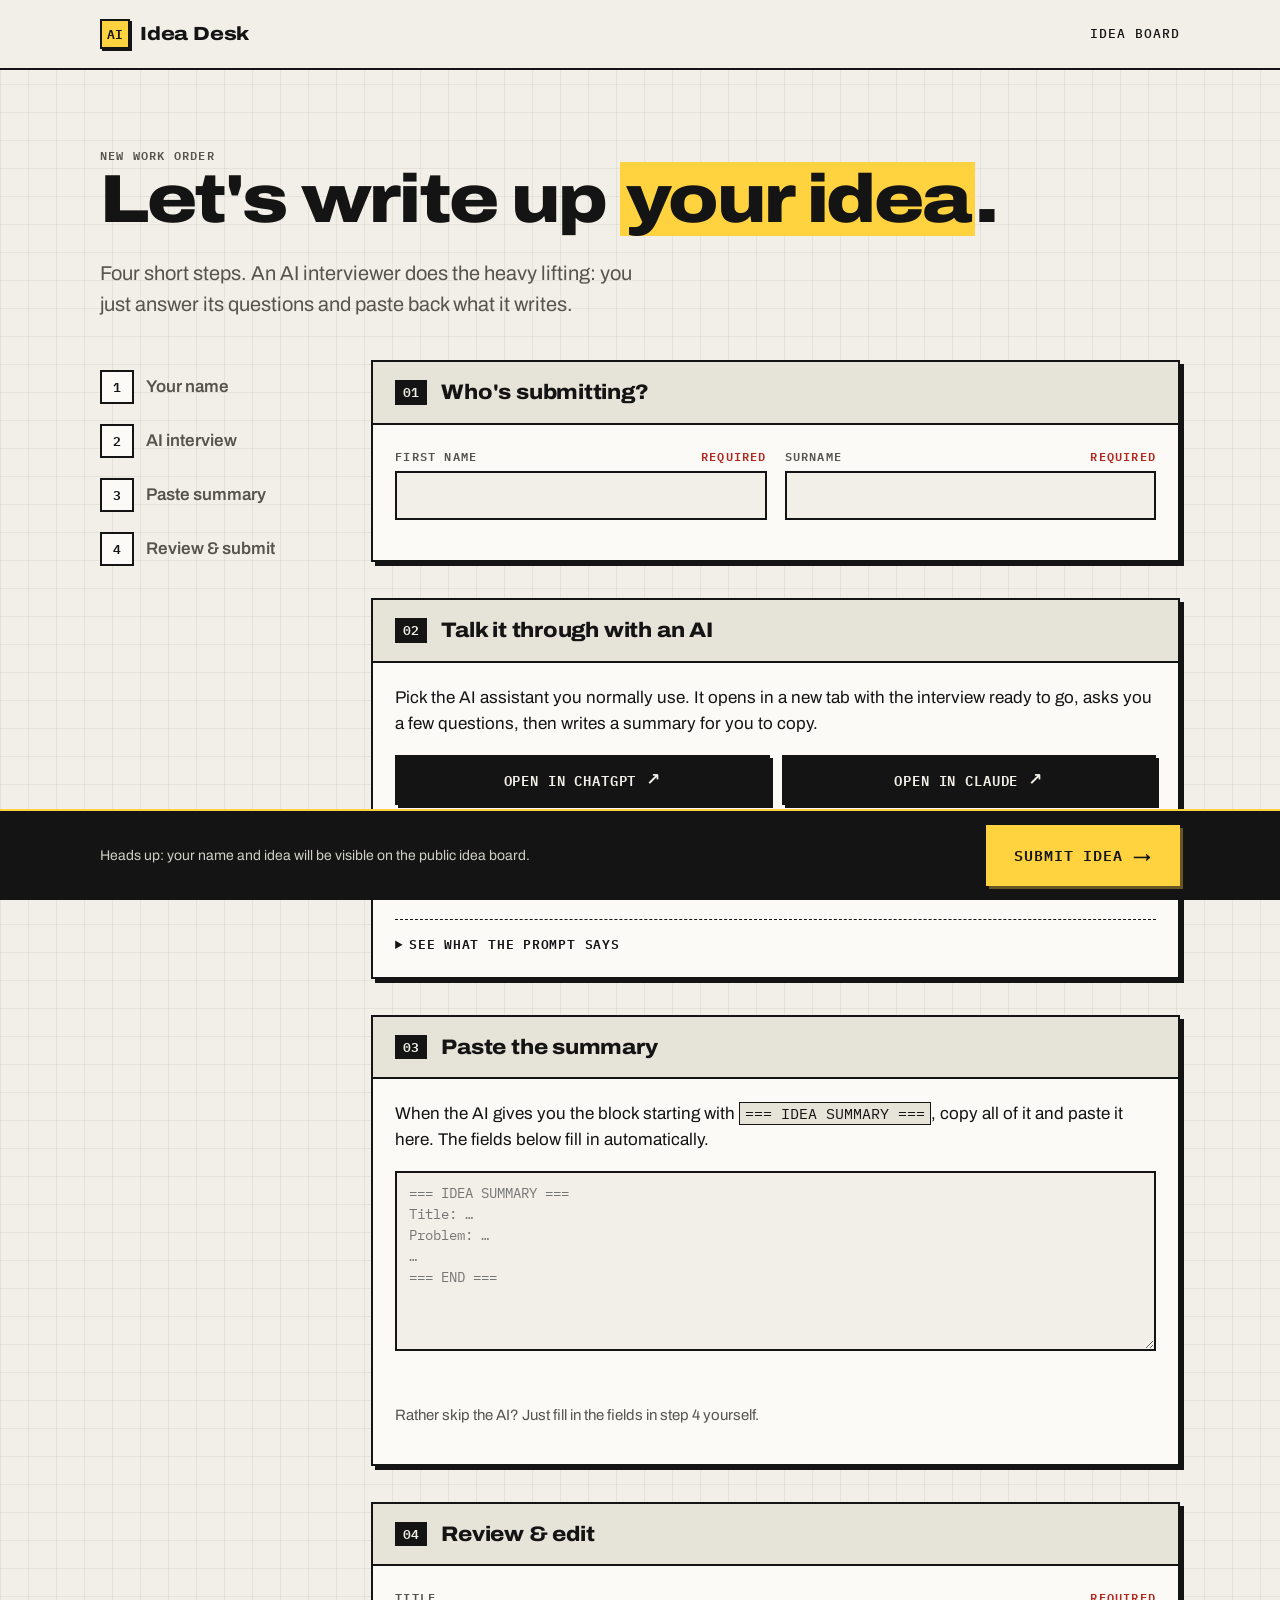
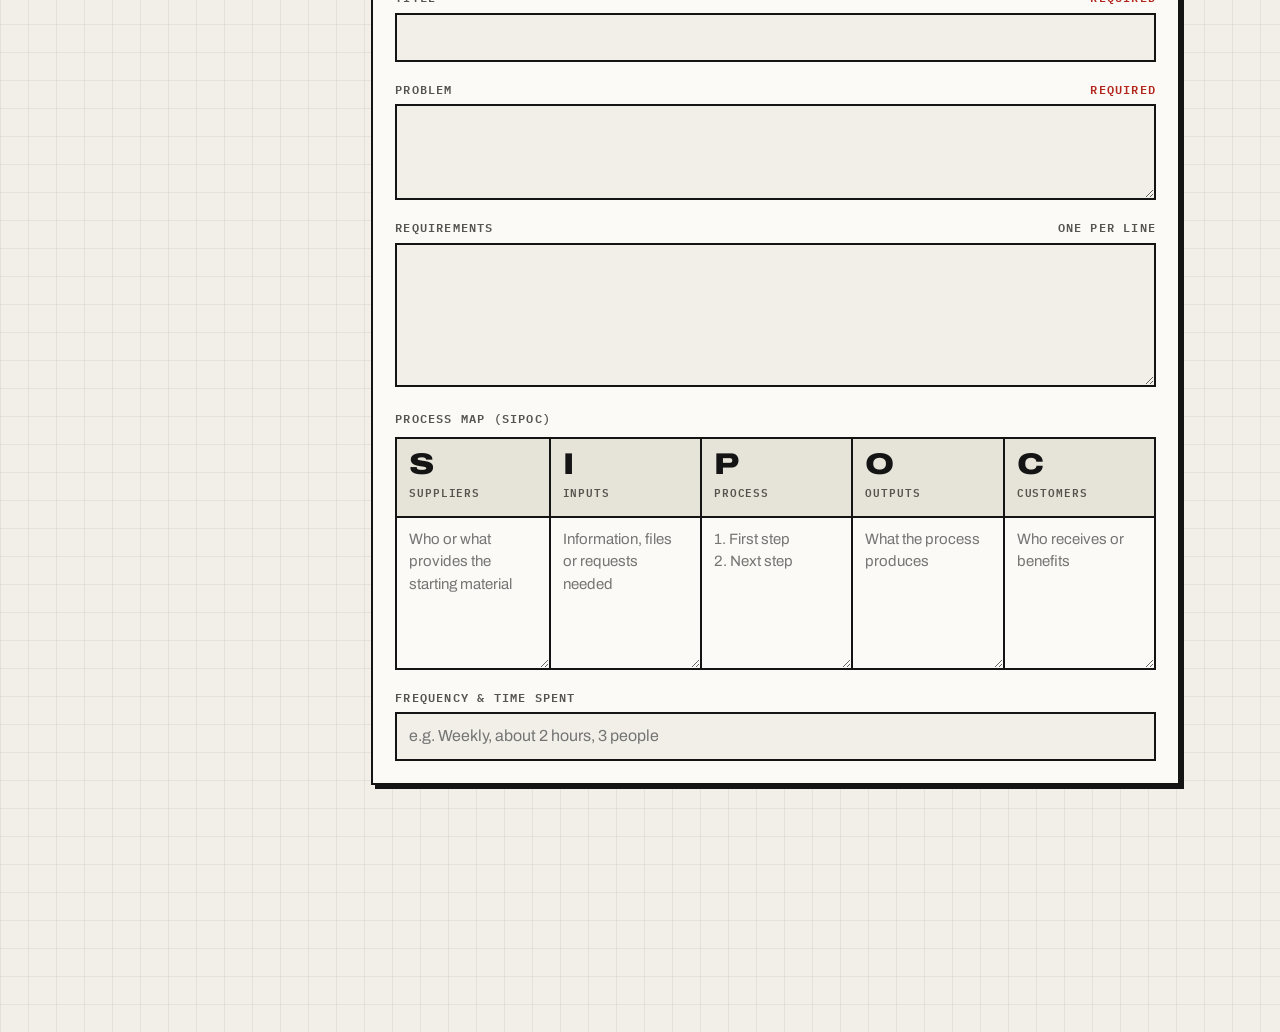
==== submit.html @ 9b240028 "Add site pages and ignore macOS metadata files Co-Authored-By: Claude Opus 5.5 <noreply@anthropic.co" ====
<!doctype html>
<html lang="en">
<head>
  <meta charset="utf-8">
  <meta name="viewport" content="width=device-width, initial-scale=1">
  <title>Submit an Idea</title>
  <meta name="description" content="Describe your automation idea with an AI interviewer and submit it.">
  <link rel="preconnect" href="https://fonts.googleapis.com">
  <link rel="preconnect" href="https://fonts.gstatic.com" crossorigin>
  <link href="https://fonts.googleapis.com/css2?family=Archivo:wdth,wght@62..125,400..900&family=IBM+Plex+Mono:wght@400;500;600&display=swap" rel="stylesheet">
  <link rel="stylesheet" href="assets/css/style.css">
  <link rel="icon" href="data:image/svg+xml,<svg xmlns='http://www.w3.org/2000/svg' viewBox='0 0 32 32'><rect x='2' y='2' width='28' height='28' fill='%23ffd23f' stroke='%23141414' stroke-width='3'/><text x='16' y='22' font-family='monospace' font-size='15' font-weight='700' text-anchor='middle' fill='%23141414'>AI</text></svg>">
</head>
<body>
  <header class="site-header">
    <div class="wrap">
      <a class="brand" href="./"><span class="brand-mark" aria-hidden="true">AI</span>Idea Desk</a>
      <nav class="nav" aria-label="Main">
        <a class="nav-text" href="./#board">Idea board</a>
      </nav>
    </div>
  </header>

  <main>
    <section class="page-head">
      <div class="wrap">
        <span class="label">New work order</span>
        <h1 class="display">Let's write up <mark>your idea</mark>.</h1>
        <p class="lede">Four short steps. An AI interviewer does the heavy lifting: you just answer its questions and paste back what it writes.</p>
      </div>
    </section>

    <form class="wrap steps-layout" id="idea-form" novalidate>
      <ol class="step-rail" aria-label="Progress">
        <li data-rail="1"><span class="num"><span>1</span></span>Your name</li>
        <li data-rail="2"><span class="num"><span>2</span></span>AI interview</li>
        <li data-rail="3"><span class="num"><span>3</span></span>Paste summary</li>
        <li data-rail="4"><span class="num"><span>4</span></span>Review &amp; submit</li>
      </ol>

      <div>
        <!-- Step 1 -->
        <section class="step" id="step-1" aria-labelledby="s1-title">
          <div class="step-head"><span class="num">01</span><h2 id="s1-title">Who's submitting?</h2></div>
          <div class="step-body">
            <div class="grid-2">
              <div class="field">
                <label class="label" for="firstName">First name <span class="req">Required</span></label>
                <input type="text" id="firstName" name="firstName" autocomplete="given-name" required>
              </div>
              <div class="field">
                <label class="label" for="surname">Surname <span class="req">Required</span></label>
                <input type="text" id="surname" name="surname" autocomplete="family-name" required>
              </div>
            </div>
            <div class="honeypot" aria-hidden="true">
              <label for="website">Leave this empty</label>
              <input type="text" id="website" name="website" tabindex="-1" autocomplete="off">
            </div>
          </div>
        </section>

        <!-- Step 2 -->
        <section class="step" id="step-2" aria-labelledby="s2-title">
          <div class="step-head"><span class="num">02</span><h2 id="s2-title">Talk it through with an AI</h2></div>
          <div class="step-body">
            <p>Pick the AI assistant you normally use. It opens in a new tab with the interview ready to go, asks you a few questions, then writes a summary for you to copy.</p>
            <div class="ai-buttons" id="ai-buttons">
              <a class="btn btn--ink" id="open-chatgpt" href="#" target="_blank" rel="noopener">Open in ChatGPT <span class="arrow" aria-hidden="true">↗</span></a>
              <a class="btn btn--ink" id="open-claude" href="#" target="_blank" rel="noopener">Open in Claude <span class="arrow" aria-hidden="true">↗</span></a>
            </div>
            <div class="copy-flow">
              <div><button type="button" class="btn btn--plain" id="copy-prompt">Copy interview prompt</button></div>
              <div class="links hint">
                <span>Using something else? Copy the prompt, then paste it into</span>
                <a href="https://gemini.google.com/app" target="_blank" rel="noopener">Gemini ↗</a>
                <a href="https://copilot.microsoft.com/" target="_blank" rel="noopener">Copilot ↗</a>
                <span>or any other assistant.</span>
              </div>
            </div>
            <details class="prompt-peek">
              <summary>See what the prompt says</summary>
              <pre id="prompt-text"></pre>
            </details>
          </div>
        </section>

        <!-- Step 3 -->
        <section class="step" id="step-3" aria-labelledby="s3-title">
          <div class="step-head"><span class="num">03</span><h2 id="s3-title">Paste the summary</h2></div>
          <div class="step-body paste-box">
            <p>When the AI gives you the block starting with <code>=== IDEA SUMMARY ===</code>, copy all of it and paste it here. The fields below fill in automatically.</p>
            <label class="visually-hidden" for="paste">Paste the AI summary</label>
            <textarea id="paste" placeholder="=== IDEA SUMMARY ===&#10;Title: …&#10;Problem: …&#10;…&#10;=== END ==="></textarea>
            <p class="parse-status" id="parse-status" role="status" aria-live="polite"></p>
            <p class="hint">Rather skip the AI? Just fill in the fields in step 4 yourself.</p>
          </div>
        </section>

        <!-- Step 4 -->
        <section class="step" id="step-4" aria-labelledby="s4-title">
          <div class="step-head"><span class="num">04</span><h2 id="s4-title">Review &amp; edit</h2></div>
          <div class="step-body">
            <div class="field">
              <label class="label" for="title">Title <span class="req">Required</span></label>
              <input type="text" id="title" name="title" maxlength="120" required>
            </div>
            <div class="field">
              <label class="label" for="problem">Problem <span class="req">Required</span></label>
              <textarea id="problem" name="problem" required></textarea>
            </div>
            <div class="field">
              <label class="label" for="requirements">Requirements <span>One per line</span></label>
              <textarea id="requirements" name="requirements" rows="5"></textarea>
            </div>

            <span class="label">Process map (SIPOC)</span>
            <div class="sipoc">
              <div class="sipoc-col">
                <header><b>S</b><small><label for="suppliers">Suppliers</label></small></header>
                <textarea id="suppliers" name="suppliers" placeholder="Who or what provides the starting material"></textarea>
              </div>
              <div class="sipoc-col">
                <header><b>I</b><small><label for="inputs">Inputs</label></small></header>
                <textarea id="inputs" name="inputs" placeholder="Information, files or requests needed"></textarea>
              </div>
              <div class="sipoc-col">
                <header><b>P</b><small><label for="process">Process</label></small></header>
                <textarea id="process" name="process" placeholder="1. First step&#10;2. Next step"></textarea>
              </div>
              <div class="sipoc-col">
                <header><b>O</b><small><label for="outputs">Outputs</label></small></header>
                <textarea id="outputs" name="outputs" placeholder="What the process produces"></textarea>
              </div>
              <div class="sipoc-col">
                <header><b>C</b><small><label for="customers">Customers</label></small></header>
                <textarea id="customers" name="customers" placeholder="Who receives or benefits"></textarea>
              </div>
            </div>

            <div class="field">
              <label class="label" for="frequency">Frequency &amp; time spent</label>
              <input type="text" id="frequency" name="frequency" placeholder="e.g. Weekly, about 2 hours, 3 people">
            </div>
          </div>
        </section>
      </div>
    </form>
  </main>

  <div class="submit-bar">
    <div class="wrap">
      <p id="submit-note">Heads up: your name and idea will be visible on the public idea board.</p>
      <button type="submit" form="idea-form" class="btn btn--lg" id="submit-btn">Submit idea <span class="arrow" aria-hidden="true">→</span></button>
    </div>
  </div>

  <script type="module" src="assets/js/submit.js"></script>
</body>
</html>
---- assets/css/style.css ----
/* ==========================================================
   Idea Desk — "work order" look: paper grid, ink rules,
   safety-yellow signal, monospace labels, hard offset shadows.
   ========================================================== */

:root {
  --paper: #f1efe7;
  --paper-2: #e6e3d8;
  --card: #fbfaf6;
  --ink: #141414;
  --ink-2: #55544e;
  --rule: #141414;
  --grid: rgba(20, 20, 20, 0.06);
  --signal: #ffd23f;
  --on-signal: #141414;
  --link: #2340f5;

  --st-new: #2340f5;
  --st-review: #a35d00;
  --st-progress: #6b3fd6;
  --st-done: #0b7a43;
  --st-declined: #b3261e;
  --st-pending: #55544e;

  --shadow: 4px 4px 0 var(--rule);
  --shadow-sm: 3px 3px 0 var(--rule);

  --font-display: "Archivo", system-ui, sans-serif;
  --font-mono: "IBM Plex Mono", ui-monospace, monospace;

  --gutter: clamp(16px, 4vw, 40px);
  --max: 1160px;

  color-scheme: light;
}

@media (prefers-color-scheme: dark) {
  :root:not([data-theme="light"]) {
    --paper: #121310;
    --paper-2: #1c1d19;
    --card: #191a16;
    --ink: #eeece3;
    --ink-2: #a9a79d;
    --rule: #eeece3;
    --grid: rgba(238, 236, 227, 0.05);
    --link: #8e9bff;
    --st-new: #8e9bff;
    --st-review: #f0a63a;
    --st-progress: #b69bff;
    --st-done: #4fd08a;
    --st-declined: #ff7a70;
    --st-pending: #a9a79d;
    color-scheme: dark;
  }
}

/* ---------- Base ---------- */

*, *::before, *::after { box-sizing: border-box; }

html { -webkit-text-size-adjust: 100%; }

body {
  margin: 0;
  background-color: var(--paper);
  background-image:
    linear-gradient(var(--grid) 1px, transparent 1px),
    linear-gradient(90deg, var(--grid) 1px, transparent 1px);
  background-size: 28px 28px;
  color: var(--ink);
  font-family: var(--font-display);
  font-size: 17px;
  line-height: 1.55;
  font-variation-settings: "wdth" 100;
  overflow-x: hidden;
}

a { color: var(--link); text-underline-offset: 3px; text-decoration-thickness: 2px; }
a:hover { text-decoration-color: var(--signal); }

:focus-visible { outline: 3px solid var(--link); outline-offset: 3px; }

img { max-width: 100%; display: block; }

.wrap { width: 100%; max-width: var(--max); margin: 0 auto; padding: 0 var(--gutter); }

.visually-hidden {
  position: absolute !important; width: 1px; height: 1px; overflow: hidden;
  clip: rect(0 0 0 0); white-space: nowrap;
}

.label {
  font-family: var(--font-mono);
  font-size: 12px;
  font-weight: 600;
  letter-spacing: 0.1em;
  text-transform: uppercase;
  color: var(--ink-2);
}

.hazard {
  height: 12px;
  background: repeating-linear-gradient(-45deg, var(--signal) 0 12px, #141414 12px 24px);
  border-block: 2px solid #141414;
}

/* ---------- Header ---------- */

.site-header { border-bottom: 2px solid var(--rule); background: var(--paper); position: relative; z-index: 2; }
.site-header .wrap { display: flex; align-items: center; justify-content: space-between; gap: 16px; min-height: 68px; }

.brand {
  display: inline-flex; align-items: center; gap: 10px;
  color: var(--ink); text-decoration: none;
  font-weight: 800; font-size: 19px; letter-spacing: -0.01em;
  font-variation-settings: "wdth" 118;
}
.brand-mark {
  width: 30px; height: 30px; border: 2px solid var(--rule); background: var(--signal);
  display: grid; place-items: center; box-shadow: 2px 2px 0 var(--rule);
  font-family: var(--font-mono); font-size: 13px; font-weight: 600; color: var(--on-signal);
}

.nav { display: flex; align-items: center; gap: 20px; }
.nav a:not(.btn) { color: var(--ink); text-decoration: none; font-family: var(--font-mono); font-size: 13px; font-weight: 500; text-transform: uppercase; letter-spacing: 0.08em; }
.nav a:not(.btn):hover { text-decoration: underline; text-decoration-color: var(--signal); text-decoration-thickness: 3px; }

/* ---------- Buttons ---------- */

.btn {
  display: inline-flex; align-items: center; justify-content: center; gap: 10px;
  padding: 12px 20px;
  border: 2px solid var(--rule);
  background: var(--signal);
  color: var(--on-signal);
  font-family: var(--font-mono); font-size: 14px; font-weight: 600;
  letter-spacing: 0.06em; text-transform: uppercase; text-decoration: none;
  box-shadow: var(--shadow-sm);
  cursor: pointer;
  transition: transform 0.08s ease, box-shadow 0.08s ease;
}
.btn:hover { transform: translate(-1px, -1px); box-shadow: 4px 4px 0 var(--rule); text-decoration: none; }
.btn:active { transform: translate(3px, 3px); box-shadow: 0 0 0 var(--rule); }
.btn[disabled] { opacity: 0.55; cursor: not-allowed; transform: none; box-shadow: var(--shadow-sm); }

.btn--plain { background: var(--card); color: var(--ink); }
.btn--ink { background: var(--ink); color: var(--paper); }
.btn--sm { padding: 8px 14px; font-size: 12px; }
.btn--lg { padding: 16px 26px; font-size: 15px; }

.btn .arrow { font-family: var(--font-display); font-size: 1.2em; line-height: 1; }

/* ---------- Hero ---------- */

.hero { padding: clamp(48px, 9vw, 104px) 0 clamp(40px, 7vw, 80px); }
.hero .wrap { display: grid; grid-template-columns: 1.35fr 1fr; gap: clamp(32px, 6vw, 72px); align-items: end; }

.kicker {
  display: inline-flex; align-items: center; gap: 10px; margin-bottom: 22px;
  padding: 6px 12px; border: 2px solid var(--rule); background: var(--card);
  font-family: var(--font-mono); font-size: 12px; font-weight: 600; letter-spacing: 0.1em; text-transform: uppercase;
}
.kicker::before { content: ""; width: 9px; height: 9px; background: var(--st-done); border-radius: 50%; }

.display {
  margin: 0;
  font-weight: 850;
  font-size: clamp(40px, 7.2vw, 84px);
  line-height: 0.94;
  letter-spacing: -0.035em;
  font-variation-settings: "wdth" 116;
}
.display mark {
  background: var(--signal); color: var(--on-signal);
  padding: 0 0.08em; -webkit-box-decoration-break: clone; box-decoration-break: clone;
}

.lede { max-width: 560px; margin: 26px 0 32px; font-size: clamp(17px, 1.7vw, 20px); color: var(--ink-2); }
.lede strong { color: var(--ink); }

.hero-actions { display: flex; flex-wrap: wrap; gap: 14px; align-items: center; }

/* Work-order card in the hero */
.ticket {
  background: var(--card);
  border: 2px solid var(--rule);
  box-shadow: var(--shadow);
  position: relative;
}
.ticket-head {
  display: flex; justify-content: space-between; align-items: center;
  padding: 12px 18px; border-bottom: 2px dashed var(--rule);
}
.ticket-steps { list-style: none; margin: 0; padding: 6px 18px 10px; counter-reset: step; }
.ticket-steps li {
  counter-increment: step;
  display: grid; grid-template-columns: 44px 1fr; gap: 12px; align-items: start;
  padding: 14px 0; border-bottom: 1px solid var(--grid);
}
.ticket-steps li:last-child { border-bottom: 0; }
.ticket-steps li::before {
  content: counter(step, decimal-leading-zero);
  font-family: var(--font-mono); font-weight: 600; font-size: 13px;
  border: 2px solid var(--rule); padding: 3px 0; text-align: center; background: var(--paper);
}
.ticket-steps b { display: block; font-size: 17px; font-variation-settings: "wdth" 110; }
.ticket-steps span { color: var(--ink-2); font-size: 15px; }

/* ---------- Contact strip ---------- */

.contact { padding: 0 0 clamp(48px, 8vw, 88px); }
.contact-card {
  display: grid; grid-template-columns: auto 1fr auto; gap: 24px; align-items: center;
  padding: 22px 26px;
  background: var(--signal); color: var(--on-signal);
  border: 2px solid #141414; box-shadow: 6px 6px 0 #141414;
}
.contact-card img { width: 64px; height: 64px; border: 2px solid #141414; background: var(--paper-2); }
.contact-card h2 { margin: 0 0 4px; font-size: 22px; font-weight: 800; letter-spacing: -0.01em; font-variation-settings: "wdth" 112; }
.contact-card p { margin: 0; font-size: 16px; }
.contact-card .btn { background: #141414; color: #f1efe7; border-color: #141414; box-shadow: 3px 3px 0 rgba(20,20,20,0.35); }

/* ---------- Section heads ---------- */

.section { padding: clamp(40px, 7vw, 72px) 0 clamp(56px, 9vw, 104px); }
.section-head { display: flex; flex-wrap: wrap; align-items: end; justify-content: space-between; gap: 18px 24px; margin-bottom: 22px; }
.section-head h2 {
  margin: 6px 0 0; font-size: clamp(30px, 4.4vw, 46px); font-weight: 850; line-height: 1;
  letter-spacing: -0.03em; font-variation-settings: "wdth" 114;
}

/* ---------- Board controls ---------- */

.controls { display: flex; flex-wrap: wrap; gap: 10px; align-items: center; }

.field-inline {
  display: flex; align-items: center; gap: 8px;
  border: 2px solid var(--rule); background: var(--card); padding: 0 12px; min-height: 44px;
}
.field-inline input { border: 0; background: transparent; color: var(--ink); font: inherit; font-size: 15px; width: 200px; min-height: 40px; outline: none; }
.field-inline:focus-within { outline: 3px solid var(--link); outline-offset: 2px; }

.toggle { display: inline-flex; border: 2px solid var(--rule); background: var(--card); }
.toggle button {
  border: 0; background: transparent; color: var(--ink); cursor: pointer;
  font-family: var(--font-mono); font-size: 12px; font-weight: 600; letter-spacing: 0.08em; text-transform: uppercase;
  padding: 0 14px; min-height: 40px;
}
.toggle button + button { border-left: 2px solid var(--rule); }
.toggle button[aria-pressed="true"] { background: var(--ink); color: var(--paper); }

/* ---------- Ideas board (table) ---------- */

.board { border: 2px solid var(--rule); background: var(--card); box-shadow: var(--shadow); }
.board table { width: 100%; border-collapse: collapse; }
.board thead th {
  text-align: left; padding: 12px 18px;
  background: var(--ink); color: var(--paper);
  font-family: var(--font-mono); font-size: 12px; font-weight: 600; letter-spacing: 0.1em; text-transform: uppercase;
}
.board tbody tr { border-top: 1px dashed color-mix(in srgb, var(--rule) 35%, transparent); cursor: pointer; }
.board tbody tr:first-child { border-top: 0; }
.board tbody tr:hover { background: var(--paper-2); }
.board td { padding: 16px 18px; vertical-align: middle; }
.board .col-date { width: 140px; font-family: var(--font-mono); font-size: 14px; color: var(--ink-2); white-space: nowrap; }
.board .col-id { width: 150px; }
.board .col-status { width: 160px; }
.board .col-go { width: 56px; text-align: right; font-size: 20px; }
.board .title-link { color: var(--ink); text-decoration: none; font-weight: 650; font-size: 17px; }
.board tr:hover .title-link { text-decoration: underline; text-decoration-color: var(--signal); text-decoration-thickness: 3px; }
.board .mine-tag {
  margin-left: 8px; font-family: var(--font-mono); font-size: 11px; font-weight: 600;
  letter-spacing: 0.08em; text-transform: uppercase; color: var(--ink-2);
  border: 1px solid currentColor; padding: 1px 6px; vertical-align: 2px;
}

.id-chip {
  display: inline-block; font-family: var(--font-mono); font-size: 13px; font-weight: 600;
  padding: 2px 8px; border: 2px solid var(--rule); background: var(--paper); white-space: nowrap;
}

.board-empty { padding: 48px 24px; text-align: center; }
.board-empty p { margin: 8px 0 20px; color: var(--ink-2); }
.board-empty .big { font-size: 22px; font-weight: 800; color: var(--ink); margin: 0; font-variation-settings: "wdth" 112; }

.skeleton-row td { padding: 20px 18px; }
.skeleton-row span {
  display: block; height: 12px; background: var(--paper-2);
  animation: pulse 1.2s ease-in-out infinite;
}
@keyframes pulse { 50% { opacity: 0.45; } }

.notice {
  margin-top: 16px; padding: 12px 16px; border: 2px solid var(--st-declined);
  color: var(--st-declined); background: var(--card); font-size: 15px;
}

/* ---------- Status stamps ---------- */

.stamp {
  display: inline-block; padding: 3px 10px;
  border: 2px solid currentColor;
  font-family: var(--font-mono); font-size: 12px; font-weight: 600; letter-spacing: 0.08em; text-transform: uppercase;
  white-space: nowrap; background: var(--card);
}
.stamp--new { color: var(--st-new); }
.stamp--under-review { color: var(--st-review); }
.stamp--in-progress { color: var(--st-progress); }
.stamp--done { color: var(--st-done); }
.stamp--declined { color: var(--st-declined); }
.stamp--pending { color: var(--st-pending); border-style: dashed; }

/* ---------- Footer ---------- */

.site-footer { border-top: 2px solid var(--rule); padding: 22px 0 28px; background: var(--paper); }
.site-footer .wrap { display: flex; flex-wrap: wrap; justify-content: space-between; gap: 10px 24px; }

/* ==========================================================
   Submit page
   ========================================================== */

.page-head { padding: clamp(40px, 7vw, 72px) 0 clamp(28px, 4vw, 40px); }
.page-head .display { font-size: clamp(36px, 6vw, 68px); }
.page-head .lede { margin-bottom: 0; }

.steps-layout { display: grid; grid-template-columns: 220px 1fr; gap: clamp(24px, 4vw, 56px); padding-bottom: 120px; }

.step-rail { position: sticky; top: 24px; align-self: start; list-style: none; margin: 0; padding: 0; }
.step-rail li { display: flex; gap: 12px; align-items: center; padding: 10px 0; font-weight: 600; color: var(--ink-2); }
.step-rail .num {
  width: 34px; height: 34px; flex: none; display: grid; place-items: center;
  border: 2px solid var(--rule); background: var(--card); color: var(--ink);
  font-family: var(--font-mono); font-size: 13px; font-weight: 600;
}
.step-rail li.is-done { color: var(--ink); }
.step-rail li.is-done .num { background: var(--signal); color: var(--on-signal); }
.step-rail li.is-done .num::after { content: "✓"; }
.step-rail li.is-done .num span { display: none; }

.step {
  background: var(--card); border: 2px solid var(--rule); box-shadow: var(--shadow);
  margin-bottom: 36px; scroll-margin-top: 24px;
}
.step-head {
  display: flex; align-items: center; gap: 14px; padding: 14px 22px;
  border-bottom: 2px solid var(--rule); background: var(--paper-2);
}
.step-head .num {
  font-family: var(--font-mono); font-weight: 600; font-size: 13px;
  padding: 2px 8px; background: var(--ink); color: var(--paper);
}
.step-head h2 { margin: 0; font-size: 21px; font-weight: 800; letter-spacing: -0.01em; font-variation-settings: "wdth" 110; }
.step-body { padding: 22px; }
.step-body > p:first-child { margin-top: 0; }
.hint { color: var(--ink-2); font-size: 15px; }

.grid-2 { display: grid; grid-template-columns: 1fr 1fr; gap: 18px; }

.field { display: flex; flex-direction: column; gap: 6px; margin-bottom: 18px; }
.field:last-child { margin-bottom: 0; }
.field label, .field .label { display: flex; justify-content: space-between; gap: 8px; }
.field .req { color: var(--st-declined); }

input[type="text"], textarea {
  width: 100%; font: inherit; font-size: 16px; color: var(--ink);
  background: var(--paper); border: 2px solid var(--rule); border-radius: 0;
  padding: 10px 12px; min-height: 46px;
}
textarea { resize: vertical; min-height: 96px; line-height: 1.5; }
input[type="text"]:focus, textarea:focus { outline: 3px solid var(--link); outline-offset: 1px; }
input.is-invalid, textarea.is-invalid { border-color: var(--st-declined); box-shadow: inset 0 0 0 1px var(--st-declined); }

.ai-buttons { display: flex; flex-wrap: wrap; gap: 12px; margin: 18px 0 14px; }
.ai-buttons .btn { flex: 1 1 200px; }

.copy-flow { display: grid; gap: 8px; margin-top: 4px; }
.copy-flow .links { display: flex; flex-wrap: wrap; gap: 6px 16px; font-size: 15px; }

details.prompt-peek { margin-top: 18px; border-top: 1px dashed var(--rule); padding-top: 14px; }
details.prompt-peek summary { cursor: pointer; font-family: var(--font-mono); font-size: 13px; font-weight: 600; letter-spacing: 0.06em; text-transform: uppercase; }
details.prompt-peek pre {
  white-space: pre-wrap; max-height: 280px; overflow: auto; margin: 12px 0 0;
  font-family: var(--font-mono); font-size: 13px; line-height: 1.5;
  background: var(--paper); border: 2px solid var(--rule); padding: 14px;
}

.paste-box textarea { min-height: 180px; font-family: var(--font-mono); font-size: 14px; }
.parse-status { margin-top: 10px; font-family: var(--font-mono); font-size: 13px; min-height: 1.5em; }
.parse-status.ok { color: var(--st-done); }
.parse-status.warn { color: var(--st-review); }

/* SIPOC grid */
.sipoc { display: grid; grid-template-columns: repeat(5, 1fr); border: 2px solid var(--rule); margin: 6px 0 18px; }
.sipoc-col { display: flex; flex-direction: column; border-left: 2px solid var(--rule); min-width: 0; }
.sipoc-col:first-child { border-left: 0; }
.sipoc-col header { padding: 10px 12px; border-bottom: 2px solid var(--rule); background: var(--paper-2); }
.sipoc-col header b {
  display: block; font-size: 30px; line-height: 1; font-weight: 850; font-variation-settings: "wdth" 120;
}
.sipoc-col header small { font-family: var(--font-mono); font-size: 11px; font-weight: 600; letter-spacing: 0.08em; text-transform: uppercase; color: var(--ink-2); }
.sipoc-col textarea { border: 0; min-height: 150px; flex: 1; background: var(--card); font-size: 15px; }
.sipoc-col .read { padding: 12px; font-size: 15px; flex: 1; }
.sipoc-col .read ol, .sipoc-col .read ul { margin: 0; padding-left: 18px; }

.submit-bar {
  position: sticky; bottom: 0; z-index: 3;
  background: #141414; color: #f1efe7;
  border-top: 2px solid var(--signal);
}
.submit-bar .wrap { display: flex; align-items: center; justify-content: space-between; gap: 16px; padding-block: 14px; }
.submit-bar p { margin: 0; font-size: 14px; opacity: 0.85; }
.submit-bar .btn { box-shadow: 3px 3px 0 rgba(255, 210, 63, 0.35); border-color: var(--signal); }
.form-error { color: #ff8a80; font-weight: 600; }

.honeypot { position: absolute; left: -9999px; width: 1px; height: 1px; overflow: hidden; }

/* ==========================================================
   Request detail page
   ========================================================== */

.banner {
  margin-top: 28px; padding: 16px 20px; display: flex; flex-wrap: wrap; gap: 10px 16px; align-items: center; justify-content: space-between;
  background: var(--signal); color: var(--on-signal); border: 2px solid #141414; box-shadow: 4px 4px 0 #141414;
}
.banner b { font-size: 18px; }

#detail > p:last-child { margin: 0 0 96px; }

code { font-family: var(--font-mono); font-size: 0.88em; background: var(--paper-2); border: 1px solid var(--rule); padding: 1px 5px; }

.order { margin: 36px 0 28px; background: var(--card); border: 2px solid var(--rule); box-shadow: 8px 8px 0 var(--rule); }
.order-top {
  display: grid; grid-template-columns: 1fr auto; gap: 20px; align-items: start;
  padding: clamp(20px, 4vw, 36px); border-bottom: 2px dashed var(--rule);
}
.order-top h1 {
  margin: 14px 0 0; font-size: clamp(30px, 4.8vw, 52px); font-weight: 850; line-height: 1.02;
  letter-spacing: -0.03em; font-variation-settings: "wdth" 112; overflow-wrap: anywhere;
}
.order .stamp--big {
  font-size: 15px; padding: 8px 16px; border-width: 3px; transform: rotate(-4deg);
  box-shadow: 2px 2px 0 currentColor; margin-top: 8px;
}

.meta { display: grid; grid-template-columns: repeat(3, 1fr); border-bottom: 2px solid var(--rule); }
.meta div { padding: 16px clamp(20px, 4vw, 36px); border-left: 2px solid var(--rule); }
.meta div:first-child { border-left: 0; }
.meta dd { margin: 4px 0 0; font-weight: 650; font-size: 17px; }
.meta dt { margin: 0; }

.order-section { padding: clamp(20px, 4vw, 36px); border-bottom: 2px solid var(--rule); }
.order-section:last-child { border-bottom: 0; }
.order-section h2 { margin: 0 0 12px; }
.order-section p { margin: 0; white-space: pre-line; max-width: 760px; }
.order-section .reqs { margin: 0; padding: 0; list-style: none; counter-reset: r; max-width: 820px; }
.order-section .reqs li {
  counter-increment: r; display: grid; grid-template-columns: 52px 1fr; gap: 12px;
  padding: 10px 0; border-bottom: 1px dashed color-mix(in srgb, var(--rule) 30%, transparent);
}
.order-section .reqs li:last-child { border-bottom: 0; }
.order-section .reqs li::before {
  content: "R" counter(r, decimal-leading-zero);
  font-family: var(--font-mono); font-size: 13px; font-weight: 600; color: var(--ink-2); padding-top: 2px;
}

.state { padding: 72px 0 120px; text-align: center; }
.state h1 { font-size: clamp(28px, 4vw, 40px); margin: 0 0 10px; font-weight: 850; font-variation-settings: "wdth" 112; }
.state p { color: var(--ink-2); margin: 0 auto 24px; max-width: 520px; }

/* ==========================================================
   Responsive
   ========================================================== */

@media (max-width: 900px) {
  .hero .wrap { grid-template-columns: 1fr; }
  .steps-layout { grid-template-columns: 1fr; }
  .step-rail { display: none; }
  .sipoc { grid-template-columns: 1fr; }
  .sipoc-col { border-left: 0; border-top: 2px solid var(--rule); }
  .sipoc-col:first-child { border-top: 0; }
  .sipoc-col header { display: flex; align-items: baseline; gap: 10px; }
  .sipoc-col header b { font-size: 22px; }
  .sipoc-col textarea { min-height: 96px; }
}

@media (max-width: 700px) {
  body { font-size: 16px; }
  .nav .nav-text { display: none; }
  .contact-card { grid-template-columns: auto 1fr; padding: 18px; }
  .contact-card .btn { grid-column: 1 / -1; }
  .field-inline { flex: 1 1 100%; }
  .field-inline input { width: 100%; }
  .grid-2 { grid-template-columns: 1fr; gap: 0; }
  .grid-2 .field { margin-bottom: 18px; }

  /* Board becomes stacked cards */
  .board thead { display: none; }
  .board table, .board tbody, .board tr, .board td { display: block; width: auto; }
  .board tbody tr {
    display: grid; grid-template-columns: 1fr auto; gap: 6px 12px;
    padding: 16px; border-top: 2px solid var(--rule);
  }
  .board td { padding: 0; }
  .board .col-title { grid-column: 1 / -1; order: -1; }
  .board .col-date { width: auto; }
  .board .col-id { display: none; }
  .board .col-status { width: auto; grid-column: 2; grid-row: 2; text-align: right; }
  .board .col-go { display: none; }

  .submit-bar .wrap { flex-direction: column; align-items: stretch; }
  .submit-bar .btn { width: 100%; }

  .order-top { grid-template-columns: 1fr; }
  .meta { grid-template-columns: 1fr; }
  .meta div { border-left: 0; border-top: 2px solid var(--rule); }
  .meta div:first-child { border-top: 0; }
}

@media (prefers-reduced-motion: reduce) {
  *, *::before, *::after { transition: none !important; animation: none !important; }
}
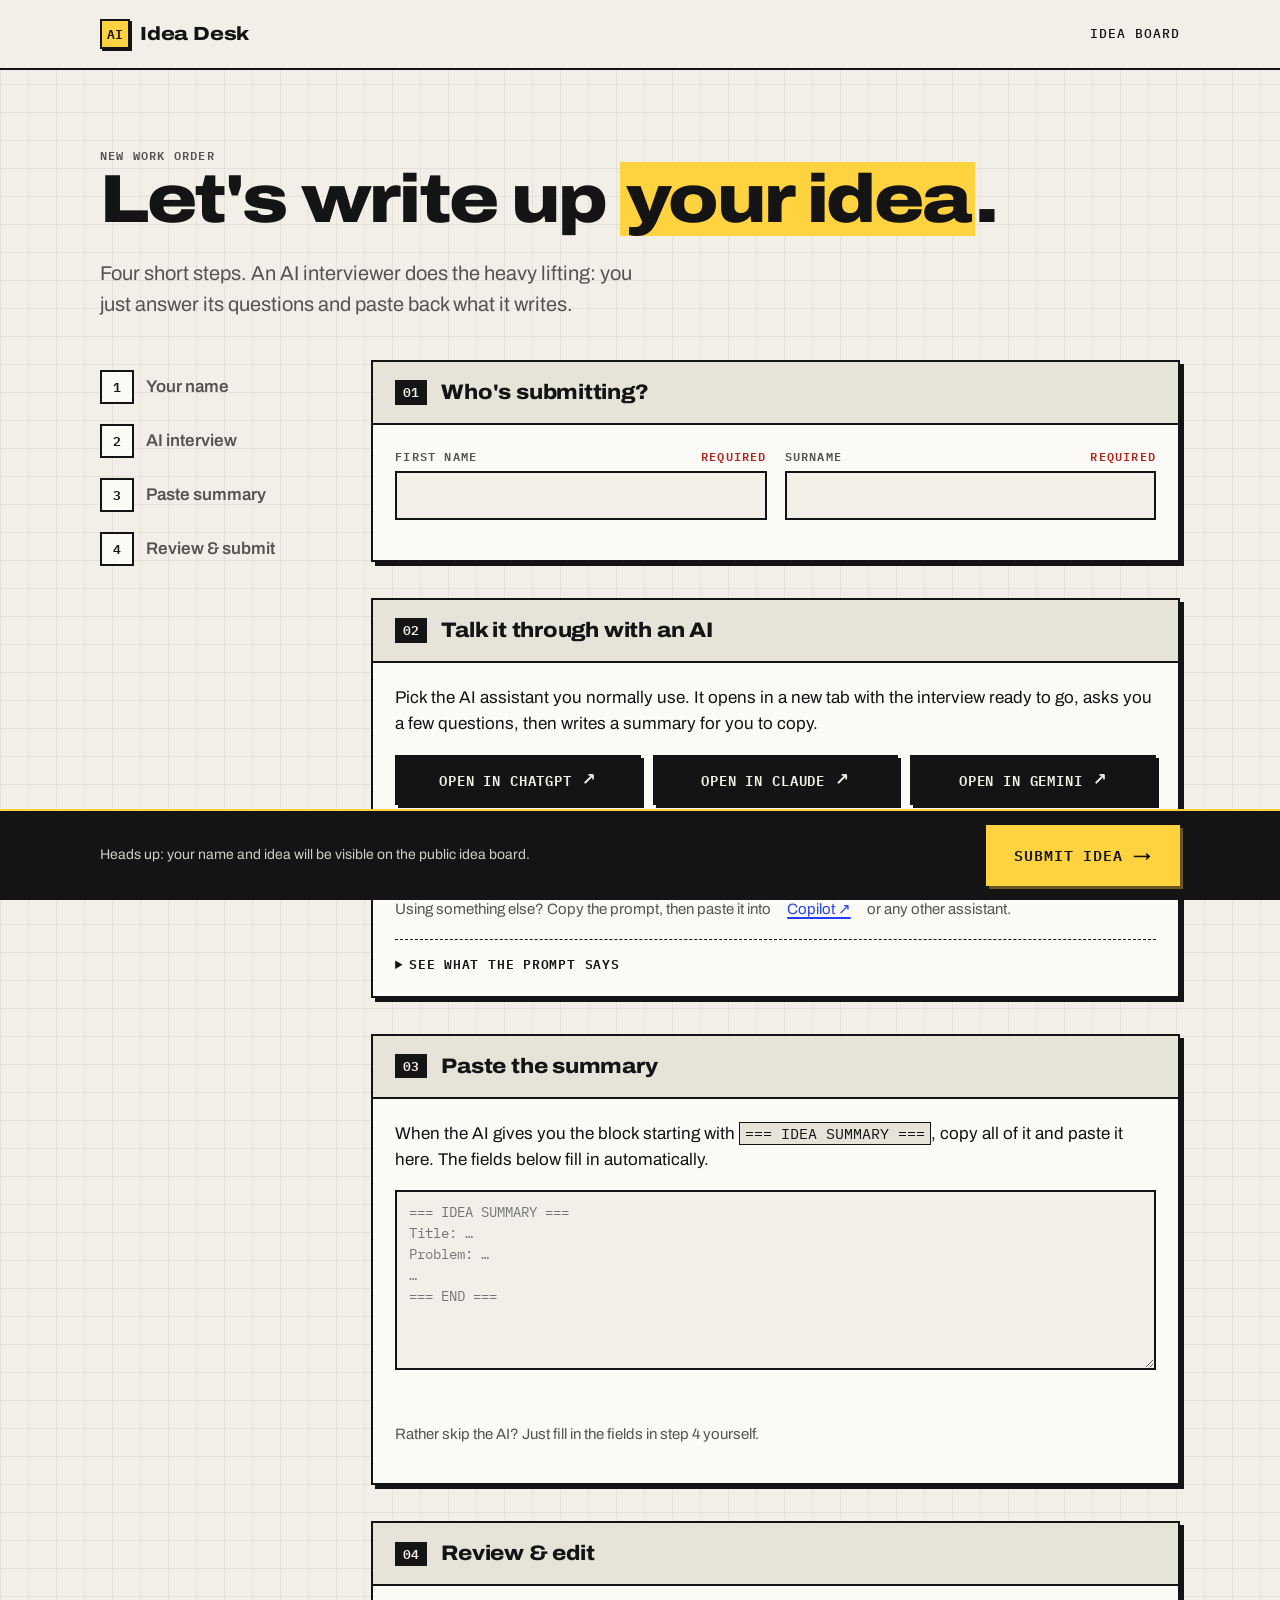
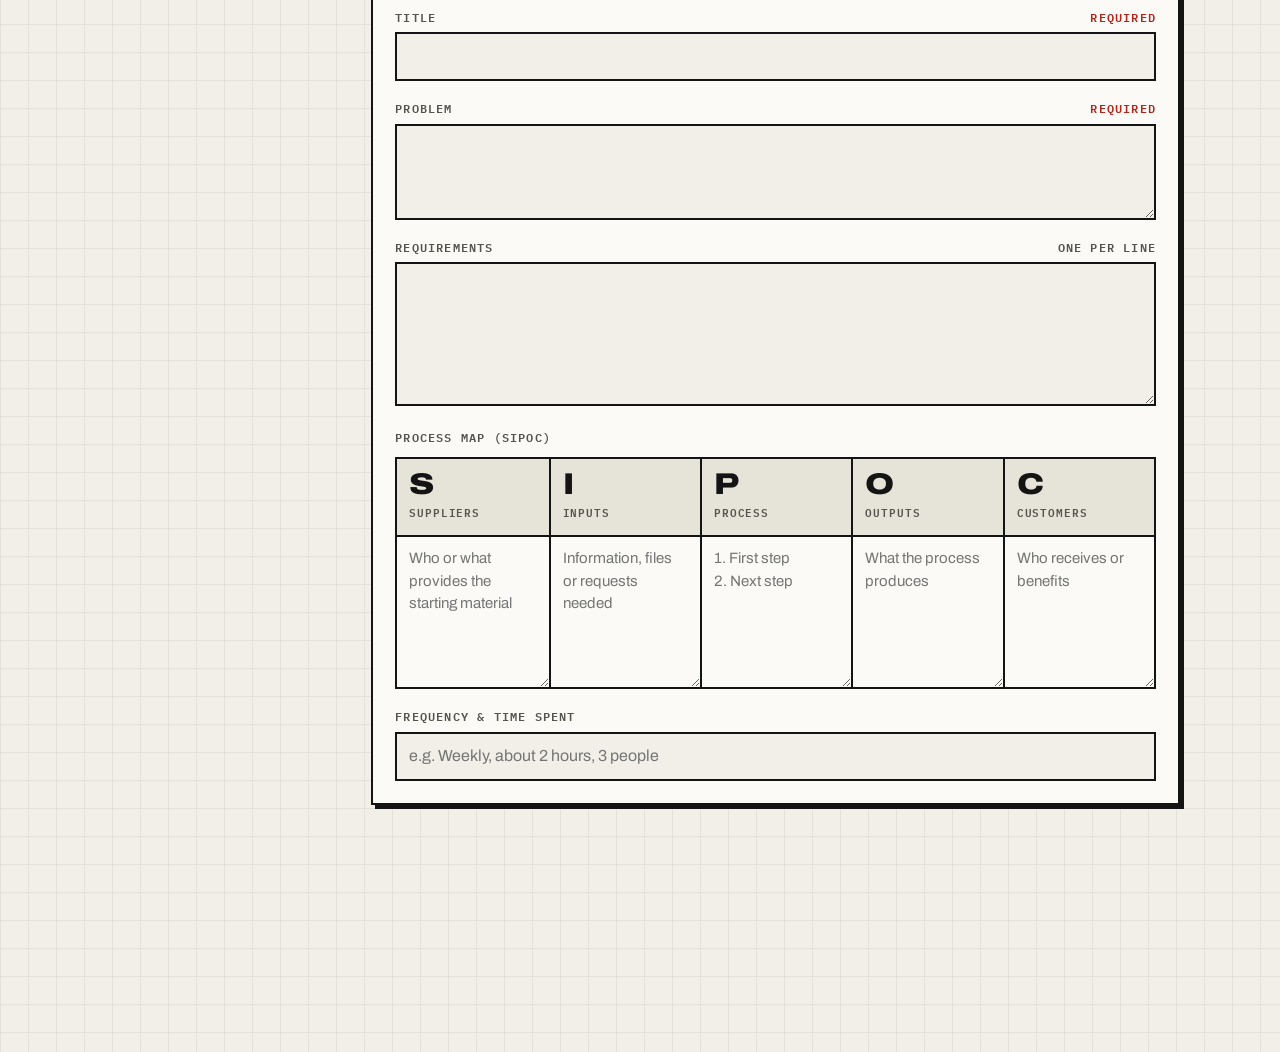
==== commit 8c0a979f: "Add Open in Gemini button linked to the shared Gem Co-Authored-By: Claude Opus 5.5 <noreply@anthropi" ====
--- a/submit.html
+++ b/submit.html
@@ -68,12 +68,13 @@
             <div class="ai-buttons" id="ai-buttons">
               <a class="btn btn--ink" id="open-chatgpt" href="#" target="_blank" rel="noopener">Open in ChatGPT <span class="arrow" aria-hidden="true">↗</span></a>
               <a class="btn btn--ink" id="open-claude" href="#" target="_blank" rel="noopener">Open in Claude <span class="arrow" aria-hidden="true">↗</span></a>
+              <a class="btn btn--ink" id="open-gemini" href="https://gemini.google.com/app" target="_blank" rel="noopener">Open in Gemini <span class="arrow" aria-hidden="true">↗</span></a>
             </div>
+            <p class="parse-status" id="gemini-status" role="status" aria-live="polite"></p>
             <div class="copy-flow">
               <div><button type="button" class="btn btn--plain" id="copy-prompt">Copy interview prompt</button></div>
               <div class="links hint">
                 <span>Using something else? Copy the prompt, then paste it into</span>
-                <a href="https://gemini.google.com/app" target="_blank" rel="noopener">Gemini ↗</a>
                 <a href="https://copilot.microsoft.com/" target="_blank" rel="noopener">Copilot ↗</a>
                 <span>or any other assistant.</span>
               </div>
--- a/assets/css/style.css
+++ b/assets/css/style.css
@@ -370,8 +370,9 @@
 input[type="text"]:focus, textarea:focus { outline: 3px solid var(--link); outline-offset: 1px; }
 input.is-invalid, textarea.is-invalid { border-color: var(--st-declined); box-shadow: inset 0 0 0 1px var(--st-declined); }
 
-.ai-buttons { display: flex; flex-wrap: wrap; gap: 12px; margin: 18px 0 14px; }
-.ai-buttons .btn { flex: 1 1 200px; }
+.ai-buttons { display: flex; flex-wrap: wrap; gap: 12px; margin: 18px 0 4px; }
+.ai-buttons .btn { flex: 1 1 160px; }
+#gemini-status { margin: 0 0 10px; }
 
 .copy-flow { display: grid; gap: 8px; margin-top: 4px; }
 .copy-flow .links { display: flex; flex-wrap: wrap; gap: 6px 16px; font-size: 15px; }
